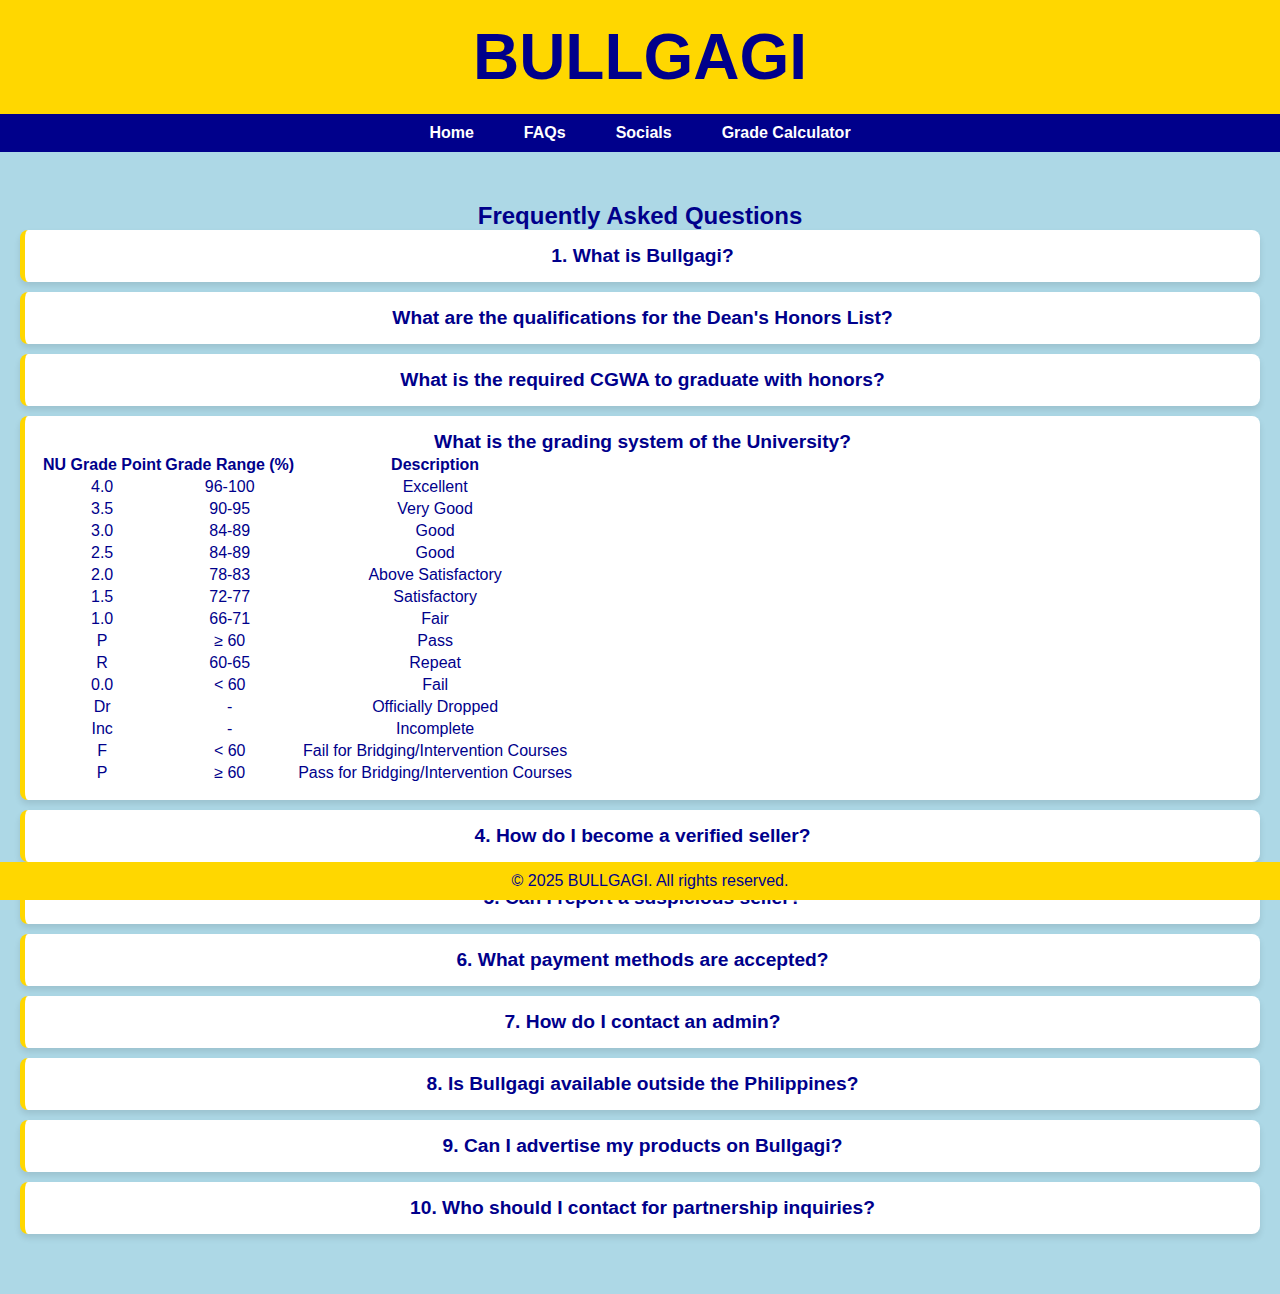
==== faqs.html @ 4c3f1727 "Update faqs.html" ====
<!DOCTYPE html>
<html lang="en">
<head>
    <meta charset="UTF-8">
    <meta name="viewport" content="width=device-width, initial-scale=1.0">
    <title>FAQs - BULLGAGI</title>
    <link rel="stylesheet" href="styles.css">
    <style>
    

        .faq-item {
            background-color: var(--white);
            padding: 15px;
            margin-bottom: 10px;
            border-left: 5px solid var(--gold);
            border-radius: 8px;
            box-shadow: 0px 4px 6px rgba(0, 0, 0, 0.1);
        }

        .faq-question {
            font-weight: bold;
            cursor: pointer;
            font-size: 1.2rem;
        }

        .faq-answer {
            display: none;
            padding-top: 10px;
            font-size: 1rem;
        }

        .faq-item.active .faq-answer {
            display: block;
        }

       
        
    </style>
</head>
<body>
    <header>
        <h1>BULLGAGI</h1>
    </header>

    <nav>
        <ul>
            <li><a href="index.html">Home</a></li>
            <li><a href="faqs.html">FAQs</a></li>
            <li><a href="socials.html">Socials</a></li>
            <li><a href="grade-calculator.html">Grade Calculator</a></li>
        </ul>
    </nav>

    <main>
        <h2>Frequently Asked Questions</h2>
        <div class="faq-container">
            <div class="faq-item">
                <p class="faq-question">1. What is Bullgagi?</p>
                <p class="faq-answer">Bullgagi is a platform that connects sellers and buyers in a trusted online community.</p>
            </div>
<div class="faq-item">
    <p class="faq-question">What are the qualifications for the Dean's Honors List?</p>
    <p class="faq-answer">
        The Registrar's Office releases the official list of honor students every term. Qualified students receive a Certificate of Recognition. To qualify, a student must:  
        <br><br>
        - Attain a **Term GWA of at least 3.25**:  
          - **Dean's First Honors List**: GWA **3.50 or higher**  
          - **Dean's Second Honors List**: GWA **3.25 to 3.49**  
        <br>
        - Carry a **minimum of 12 academic units**, unless the program flowchart specifies otherwise. If the regular load falls below 12 units, the Registrar's Office must validate the GWA.  
        - **No final grade below 2.5** in any course.  
        - **No failing grade (F, R, or 0.00)** in any course.  
        - **No officially dropped (Dr) courses**.  
        - **No incomplete (Inc) grades** at the time of the award.  
        - Must not have been found guilty of **cheating or academic dishonesty** as per the Student Handbook.  
    </p>
</div>
            
 <div class="faq-item">
    <p class="faq-question">What is the required CGWA to graduate with honors?</p>
    <p class="faq-answer">
        The University awards three (3) types of Academic or Latin Honors to qualified students who have completed their bachelor's degree. Each award type is based on the **Cumulative General Weighted Average (CGWA)** of all course grades in the curriculum, except those in all Physical Education and National Service Training Program courses.  
        <br><br>
        Effective **AY 2023-2024**, final grades in the four (4) **Physical Activity Towards Health and Fitness (PATHFit)** courses, with the course codes **MCFIT01X to MCFIT04X**, are included in the CGWA computation.  
        <br><br>
        **The awards and their corresponding CGWA ranges are as follows:**  
        - **Summa Cum Laude** – CGWA **3.75 or higher**  
          - Awarded to students who graduate with the highest distinction for achieving the highest possible grades in their degree.  
        - **Magna Cum Laude** – CGWA **3.50 - 3.74**  
          - Awarded to students who graduate with great distinction, representing the middle tier of honors.  
        - **Cum Laude** – CGWA **3.25 - 3.49**  
          - The lowest level of academic honors awarded to students who graduate with distinction.  
        <br>
        The following guidelines apply to students who enrolled in **AY 2023-2024 onwards (student number from 2023)**. For students enrolled in **AY 2022 or earlier**, the policies in effect when they entered will be applied.  
        <br><br>
        **To qualify for academic honors, a student must:**  
        1) Have a **CGWA of at least 3.25**.  
        2) Have **no Fail (0.0), Repeat (R), Fail for Bridging/Intervention Courses (F), or Officially Dropped (Dr) grades** in any course taken at the University.  
        3) Complete the program **within the prescribed curriculum length**.  
        4) Complete **100% of courses in the curriculum at any National University campus**.  
        5) Have **no record of disciplinary action for committing a major offense** as determined by the Student Discipline Office.  
        <br>
        **For transfer or second-degree students** who choose to take all courses in the curriculum and forego crediting of courses from a previous school or earned degree, the above provisions shall apply.  
    </p>
            </div>

<div class="faq-item">
    <p class="faq-question">What is the grading system of the University?</p>
    <p class="faq-answer">
        The University adopts a grade point system with the following grade points, descriptions, and equivalences:  
        <br><br>
        <table>
            <tr>
                <th>NU Grade Point</th>
                <th>Grade Range (%)</th>
                <th>Description</th>
            </tr>
            <tr>
                <td>4.0</td>
                <td>96-100</td>
                <td>Excellent</td>
            </tr>
            <tr>
                <td>3.5</td>
                <td>90-95</td>
                <td>Very Good</td>
            </tr>
            <tr>
                <td>3.0</td>
                <td>84-89</td>
                <td>Good</td>
            </tr>
            <tr>
                <td>2.5</td>
                <td>84-89</td>
                <td>Good</td>
            </tr>
            <tr>
                <td>2.0</td>
                <td>78-83</td>
                <td>Above Satisfactory</td>
            </tr>
            <tr>
                <td>1.5</td>
                <td>72-77</td>
                <td>Satisfactory</td>
            </tr>
            <tr>
                <td>1.0</td>
                <td>66-71</td>
                <td>Fair</td>
            </tr>
            <tr>
                <td>P</td>
                <td>≥ 60</td>
                <td>Pass</td>
            </tr>
            <tr>
                <td>R</td>
                <td>60-65</td>
                <td>Repeat</td>
            </tr>
            <tr>
                <td>0.0</td>
                <td>&lt; 60</td>
                <td>Fail</td>
            </tr>
            <tr>
                <td>Dr</td>
                <td>-</td>
                <td>Officially Dropped</td>
            </tr>
            <tr>
                <td>Inc</td>
                <td>-</td>
                <td>Incomplete</td>
            </tr>
            <tr>
                <td>F</td>
                <td>&lt; 60</td>
                <td>Fail for Bridging/Intervention Courses</td>
            </tr>
            <tr>
                <td>P</td>
                <td>≥ 60</td>
                <td>Pass for Bridging/Intervention Courses</td>
            </tr>
        </table>
    </p>
</div>




           
            <div class="faq-item">
                <p class="faq-question">4. How do I become a verified seller?</p>
                <p class="faq-answer">To become a verified seller, you must meet our requirements and undergo verification.</p>
            </div>
            <div class="faq-item">
                <p class="faq-question">5. Can I report a suspicious seller?</p>
                <p class="faq-answer">Yes, you can report any suspicious activity through our Facebook page or by contacting an admin.</p>
            </div>
            <div class="faq-item">
                <p class="faq-question">6. What payment methods are accepted?</p>
                <p class="faq-answer">Accepted payment methods vary by seller, but commonly include GCash, bank transfer, and COD.</p>
            </div>
            <div class="faq-item">
                <p class="faq-question">7. How do I contact an admin?</p>
                <p class="faq-answer">You can contact an admin through our Socials page, where links to their profiles are available.</p>
            </div>
            <div class="faq-item">
                <p class="faq-question">8. Is Bullgagi available outside the Philippines?</p>
                <p class="faq-answer">Currently, Bullgagi primarily serves users in the Philippines.</p>
            </div>
            <div class="faq-item">
                <p class="faq-question">9. Can I advertise my products on Bullgagi?</p>
                <p class="faq-answer">Yes, you can post products as long as they follow our community guidelines.</p>
            </div>
            <div class="faq-item">
                <p class="faq-question">10. Who should I contact for partnership inquiries?</p>
                <p class="faq-answer">For partnerships, please message an admin or reach out through our official contact channels.</p>
            </div>
        </div>
    </main>

    <footer>
        <p>&copy; 2025 BULLGAGI. All rights reserved.</p>
    </footer>

    <script>
        document.querySelectorAll('.faq-question').forEach(question => {
            question.addEventListener('click', () => {
                const faqItem = question.parentElement;
                faqItem.classList.toggle('active');
            });
        });
    </script>
</body>
</html>
---- styles.css ----
/* Color Palette */
:root {
    --dark-blue: #00008B;
    --light-blue: #ADD8E6;
    --gold: #FFD700;
    --white: #FFFFFF;
}

/* Reset styles */
body, h1, h2, p, ul {
    margin: 0;
    padding: 0;
}

body {
    font-family: Arial, sans-serif;
    background-color: var(--light-blue); /* Lighter blue background */
    color: var(--dark-blue);
    text-align: center;
}

/* Header */
header {
    background-color: var(--gold);
    color: var(--dark-blue);
    padding: 20px;
    font-size: 2rem;
}

/* Navigation Bar */
nav {
    background-color: var(--dark-blue); /* Dark blue nav bar */
    padding: 10px;
}

nav ul {
    list-style: none;
    display: flex;
    justify-content: center;
    gap: 20px;
}

nav a {
    text-decoration: none;
    color: var(--white);
    font-weight: bold;
    padding: 10px 15px;
}

nav a:hover {
    background-color: var(--gold);
    color: var(--dark-blue);
    border-radius: 5px;
}

/* Main Content */
main {
    padding: 50px 20px;
}

/* Footer */
footer {
    background-color: var(--gold);
    color: var(--dark-blue);
    padding: 10px;
    position: fixed;
    bottom: 0;
    width: 100%;
}
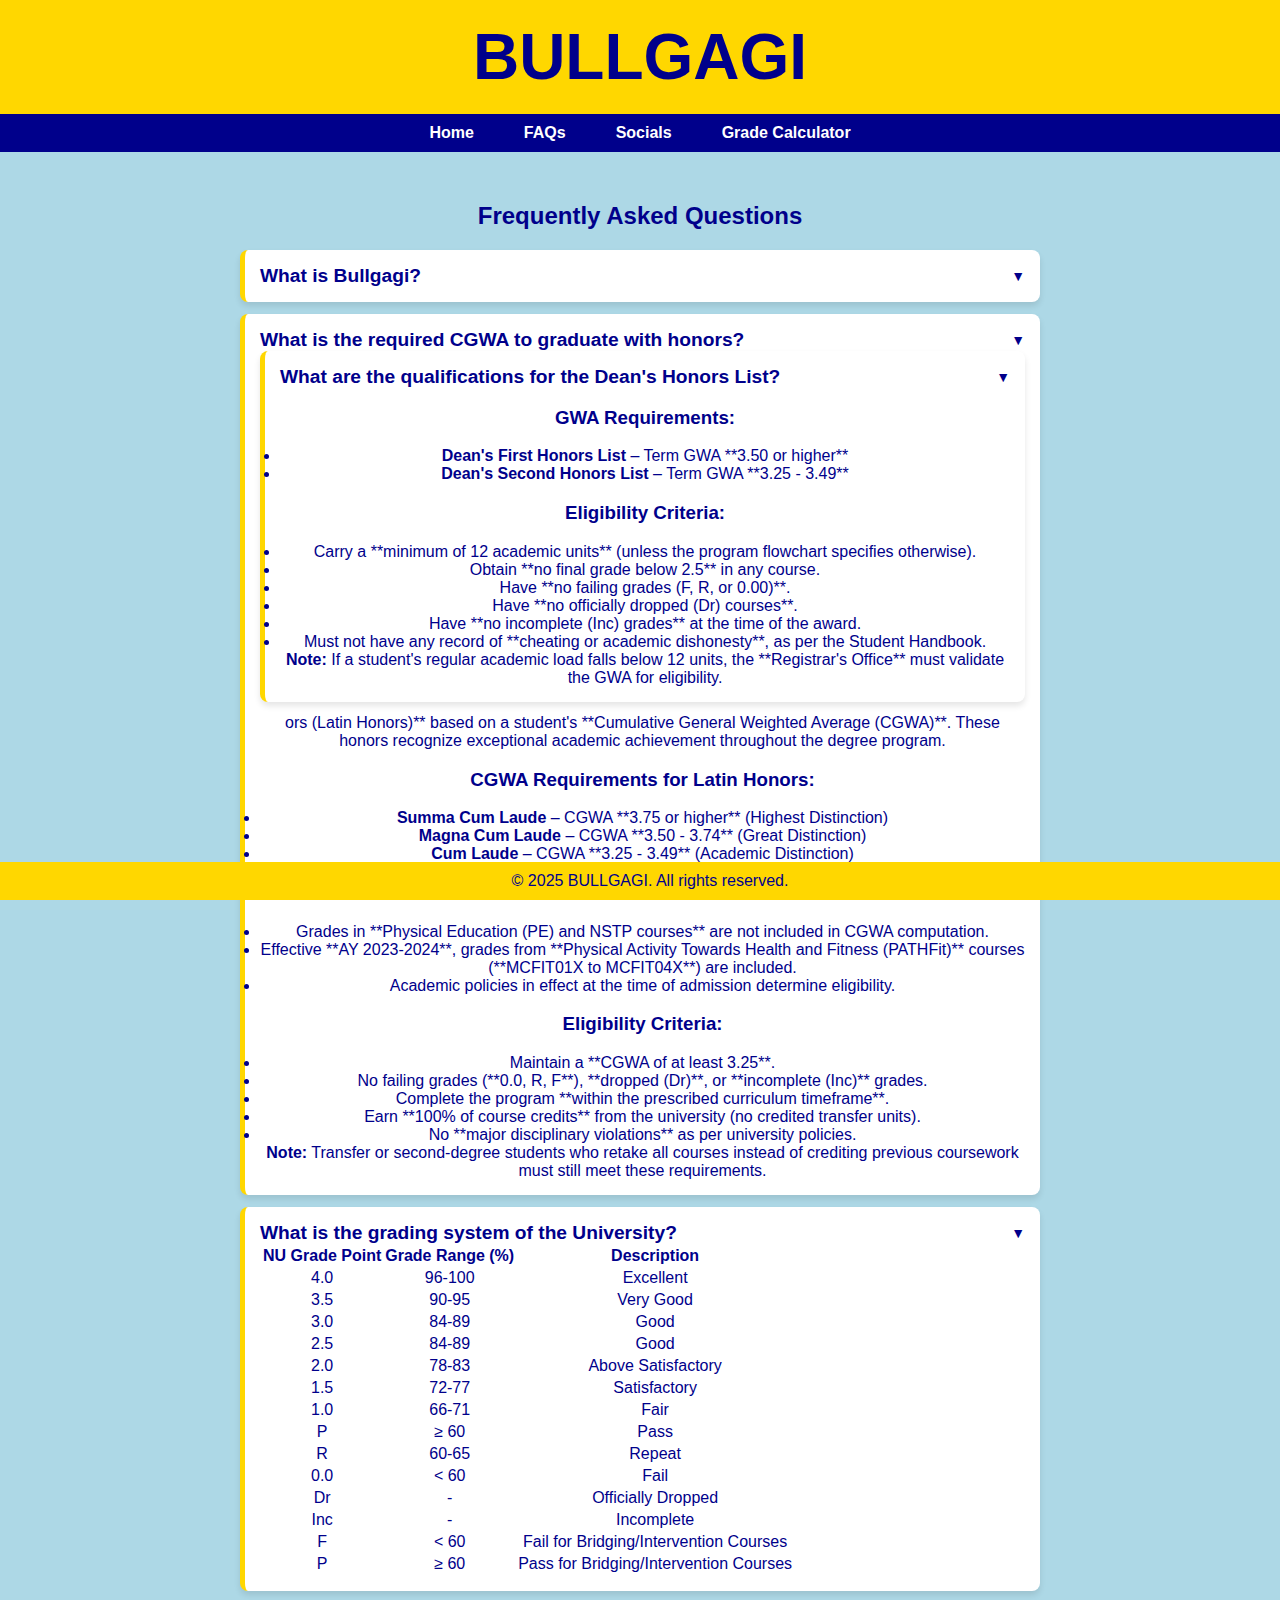
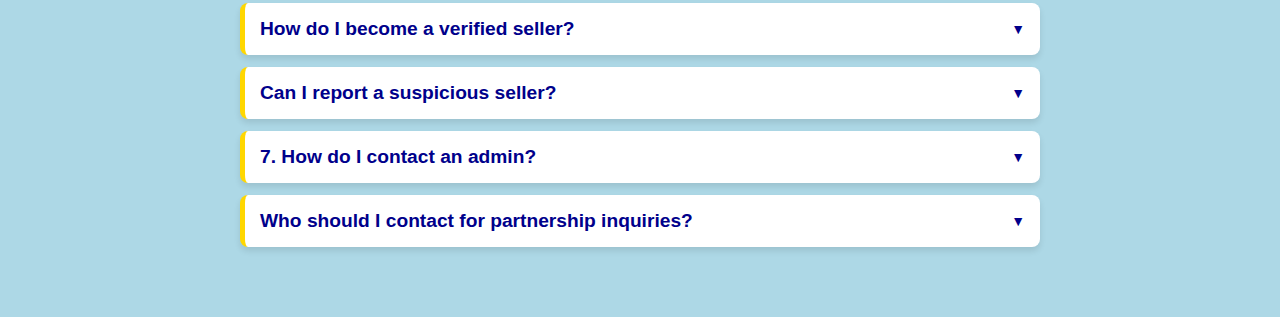
==== commit c45ca00f: "Update faqs.html" ====
--- a/faqs.html
+++ b/faqs.html
@@ -7,32 +7,96 @@
     <link rel="stylesheet" href="styles.css">
     <style>
     
-
-        .faq-item {
-            background-color: var(--white);
-            padding: 15px;
-            margin-bottom: 10px;
-            border-left: 5px solid var(--gold);
-            border-radius: 8px;
-            box-shadow: 0px 4px 6px rgba(0, 0, 0, 0.1);
-        }
-
-        .faq-question {
-            font-weight: bold;
-            cursor: pointer;
-            font-size: 1.2rem;
-        }
-
-        .faq-answer {
-            display: none;
-            padding-top: 10px;
-            font-size: 1rem;
-        }
-
-        .faq-item.active .faq-answer {
-            display: block;
-        }
-
+:root {
+    --dark-blue: #00008B;
+    --light-blue: #ADD8E6;
+    --gold: #FFD700;
+    --white: #ffffff;
+    --shadow: rgba(0, 0, 0, 0.1);
+}
+
+/* FAQ Container */
+.faq-container {
+    max-width: 800px;
+    margin: 20px auto;
+}
+
+/* FAQ Items */
+.faq-item {
+    background-color: var(--white);
+    padding: 15px;
+    margin-bottom: 12px;
+    border-left: 5px solid var(--gold);
+    border-radius: 8px;
+    box-shadow: 0px 4px 6px var(--shadow);
+    transition: 0.3s ease-in-out;
+}
+
+/* Question Styling */
+.faq-question {
+    font-weight: bold;
+    cursor: pointer;
+    font-size: 1.2rem;
+    display: flex;
+    justify-content: space-between;
+    align-items: center;
+}
+
+.faq-question::after {
+    content: "▼";
+    font-size: 14px;
+    color: var(--dark-blue);
+    transition: transform 0.3s ease-in-out;
+}
+
+/* Rotate Arrow When Open */
+.faq-item.active .faq-question::after {
+    transform: rotate(180deg);
+}
+
+/* Answer Styling */
+.faq-answer {
+    display: none;
+    padding-top: 10px;
+    font-size: 1rem;
+    line-height: 1.6;
+    color: #333;
+}
+
+/* Open Answer */
+.faq-item.active .faq-answer {
+    display: block;
+}
+
+/* Improved Table Styling */
+.styled-table {
+    width: 100%;
+    border-collapse: collapse;
+    margin: 20px 0;
+    font-size: 16px;
+    text-align: left;
+    background: var(--white);
+    border: 1px solid var(--dark-blue);
+}
+
+.styled-table th, .styled-table td {
+    padding: 10px;
+    border: 1px solid var(--dark-blue);
+}
+
+.styled-table thead {
+    background-color: var(--gold);
+    color: black;
+    font-weight: bold;
+}
+
+.styled-table tbody tr:nth-child(even) {
+    background-color: #f2f2f2;
+}
+
+.styled-table tbody tr:hover {
+    background-color: var(--light-blue);
+}
        
         
     </style>
@@ -55,54 +119,66 @@
         <h2>Frequently Asked Questions</h2>
         <div class="faq-container">
             <div class="faq-item">
-                <p class="faq-question">1. What is Bullgagi?</p>
+                <p class="faq-question"> What is Bullgagi?</p>
                 <p class="faq-answer">Bullgagi is a platform that connects sellers and buyers in a trusted online community.</p>
             </div>
-<div class="faq-item">
-    <p class="faq-question">What are the qualifications for the Dean's Honors List?</p>
-    <p class="faq-answer">
-        The Registrar's Office releases the official list of honor students every term. Qualified students receive a Certificate of Recognition. To qualify, a student must:  
-        <br><br>
-        - Attain a **Term GWA of at least 3.25**:  
-          - **Dean's First Honors List**: GWA **3.50 or higher**  
-          - **Dean's Second Honors List**: GWA **3.25 to 3.49**  
-        <br>
-        - Carry a **minimum of 12 academic units**, unless the program flowchart specifies otherwise. If the regular load falls below 12 units, the Registrar's Office must validate the GWA.  
-        - **No final grade below 2.5** in any course.  
-        - **No failing grade (F, R, or 0.00)** in any course.  
-        - **No officially dropped (Dr) courses**.  
-        - **No incomplete (Inc) grades** at the time of the award.  
-        - Must not have been found guilty of **cheating or academic dishonesty** as per the Student Handbook.  
-    </p>
-</div>
+            
+
             
  <div class="faq-item">
     <p class="faq-question">What is the required CGWA to graduate with honors?</p>
     <p class="faq-answer">
-        The University awards three (3) types of Academic or Latin Honors to qualified students who have completed their bachelor's degree. Each award type is based on the **Cumulative General Weighted Average (CGWA)** of all course grades in the curriculum, except those in all Physical Education and National Service Training Program courses.  
-        <br><br>
-        Effective **AY 2023-2024**, final grades in the four (4) **Physical Activity Towards Health and Fitness (PATHFit)** courses, with the course codes **MCFIT01X to MCFIT04X**, are included in the CGWA computation.  
-        <br><br>
-        **The awards and their corresponding CGWA ranges are as follows:**  
-        - **Summa Cum Laude** – CGWA **3.75 or higher**  
-          - Awarded to students who graduate with the highest distinction for achieving the highest possible grades in their degree.  
-        - **Magna Cum Laude** – CGWA **3.50 - 3.74**  
-          - Awarded to students who graduate with great distinction, representing the middle tier of honors.  
-        - **Cum Laude** – CGWA **3.25 - 3.49**  
-          - The lowest level of academic honors awarded to students who graduate with distinction.  
-        <br>
-        The following guidelines apply to students who enrolled in **AY 2023-2024 onwards (student number from 2023)**. For students enrolled in **AY 2022 or earlier**, the policies in effect when they entered will be applied.  
-        <br><br>
-        **To qualify for academic honors, a student must:**  
-        1) Have a **CGWA of at least 3.25**.  
-        2) Have **no Fail (0.0), Repeat (R), Fail for Bridging/Intervention Courses (F), or Officially Dropped (Dr) grades** in any course taken at the University.  
-        3) Complete the program **within the prescribed curriculum length**.  
-        4) Complete **100% of courses in the curriculum at any National University campus**.  
-        5) Have **no record of disciplinary action for committing a major offense** as determined by the Student Discipline Office.  
-        <br>
-        **For transfer or second-degree students** who choose to take all courses in the curriculum and forego crediting of courses from a previous school or earned degree, the above provisions shall apply.  
+        The University awards **Academic Hon<div class="faq-item">
+    <p class="faq-question">What are the qualifications for the Dean's Honors List?</p>
+    <p class="faq-answer">
+        The **Registrar's Office** releases the official list of honor students every term. Qualified students receive a **Certificate of Recognition**.  
     </p>
-            </div>
+
+    <h3>GWA Requirements:</h3>
+    <ul>
+        <li><strong>Dean's First Honors List</strong> – Term GWA **3.50 or higher**</li>
+        <li><strong>Dean's Second Honors List</strong> – Term GWA **3.25 - 3.49**</li>
+    </ul>
+
+    <h3>Eligibility Criteria:</h3>
+    <ul>
+        <li>Carry a **minimum of 12 academic units** (unless the program flowchart specifies otherwise).</li>
+        <li>Obtain **no final grade below 2.5** in any course.</li>
+        <li>Have **no failing grades (F, R, or 0.00)**.</li>
+        <li>Have **no officially dropped (Dr) courses**.</li>
+        <li>Have **no incomplete (Inc) grades** at the time of the award.</li>
+        <li>Must not have any record of **cheating or academic dishonesty**, as per the Student Handbook.</li>
+    </ul>
+
+    <p><strong>Note:</strong> If a student's regular academic load falls below 12 units, the **Registrar's Office** must validate the GWA for eligibility.</p>
+        </div>ors (Latin Honors)** based on a student's **Cumulative General Weighted Average (CGWA)**. These honors recognize exceptional academic achievement throughout the degree program.  
+    </p>
+
+    <h3>CGWA Requirements for Latin Honors:</h3>
+    <ul>
+        <li><strong>Summa Cum Laude</strong> – CGWA **3.75 or higher** (Highest Distinction)</li>
+        <li><strong>Magna Cum Laude</strong> – CGWA **3.50 - 3.74** (Great Distinction)</li>
+        <li><strong>Cum Laude</strong> – CGWA **3.25 - 3.49** (Academic Distinction)</li>
+    </ul>
+
+    <h3>General Guidelines:</h3>
+    <ul>
+        <li>Grades in **Physical Education (PE) and NSTP courses** are not included in CGWA computation.</li>
+        <li>Effective **AY 2023-2024**, grades from **Physical Activity Towards Health and Fitness (PATHFit)** courses (**MCFIT01X to MCFIT04X**) are included.</li>
+        <li>Academic policies in effect at the time of admission determine eligibility.</li>
+    </ul>
+
+    <h3>Eligibility Criteria:</h3>
+    <ul>
+        <li>Maintain a **CGWA of at least 3.25**.</li>
+        <li>No failing grades (**0.0, R, F**), **dropped (Dr)**, or **incomplete (Inc)** grades.</li>
+        <li>Complete the program **within the prescribed curriculum timeframe**.</li>
+        <li>Earn **100% of course credits** from the university (no credited transfer units).</li>
+        <li>No **major disciplinary violations** as per university policies.</li>
+    </ul>
+
+    <p><strong>Note:</strong> Transfer or second-degree students who retake all courses instead of crediting previous coursework must still meet these requirements.</p>
+ </div>
 
 <div class="faq-item">
     <p class="faq-question">What is the grading system of the University?</p>
@@ -194,31 +270,21 @@
 
            
             <div class="faq-item">
-                <p class="faq-question">4. How do I become a verified seller?</p>
-                <p class="faq-answer">To become a verified seller, you must meet our requirements and undergo verification.</p>
-            </div>
-            <div class="faq-item">
-                <p class="faq-question">5. Can I report a suspicious seller?</p>
+                <p class="faq-question">How do I become a verified seller?</p>
+                <p class="faq-answer">You need to answer the form provided by the admins to be a verified seller and have a pre approved role.</p>
+            </div>
+            <div class="faq-item">
+                <p class="faq-question">Can I report a suspicious seller?</p>
                 <p class="faq-answer">Yes, you can report any suspicious activity through our Facebook page or by contacting an admin.</p>
             </div>
-            <div class="faq-item">
-                <p class="faq-question">6. What payment methods are accepted?</p>
-                <p class="faq-answer">Accepted payment methods vary by seller, but commonly include GCash, bank transfer, and COD.</p>
-            </div>
+            
             <div class="faq-item">
                 <p class="faq-question">7. How do I contact an admin?</p>
                 <p class="faq-answer">You can contact an admin through our Socials page, where links to their profiles are available.</p>
             </div>
-            <div class="faq-item">
-                <p class="faq-question">8. Is Bullgagi available outside the Philippines?</p>
-                <p class="faq-answer">Currently, Bullgagi primarily serves users in the Philippines.</p>
-            </div>
-            <div class="faq-item">
-                <p class="faq-question">9. Can I advertise my products on Bullgagi?</p>
-                <p class="faq-answer">Yes, you can post products as long as they follow our community guidelines.</p>
-            </div>
-            <div class="faq-item">
-                <p class="faq-question">10. Who should I contact for partnership inquiries?</p>
+            
+            <div class="faq-item">
+                <p class="faq-question">Who should I contact for partnership inquiries?</p>
                 <p class="faq-answer">For partnerships, please message an admin or reach out through our official contact channels.</p>
             </div>
         </div>
@@ -230,11 +296,11 @@
 
     <script>
         document.querySelectorAll('.faq-question').forEach(question => {
-            question.addEventListener('click', () => {
-                const faqItem = question.parentElement;
-                faqItem.classList.toggle('active');
-            });
-        });
+    question.addEventListener('click', () => {
+        const faqItem = question.parentElement;
+        faqItem.classList.toggle('active');
+    });
+});
     </script>
 </body>
 </html>
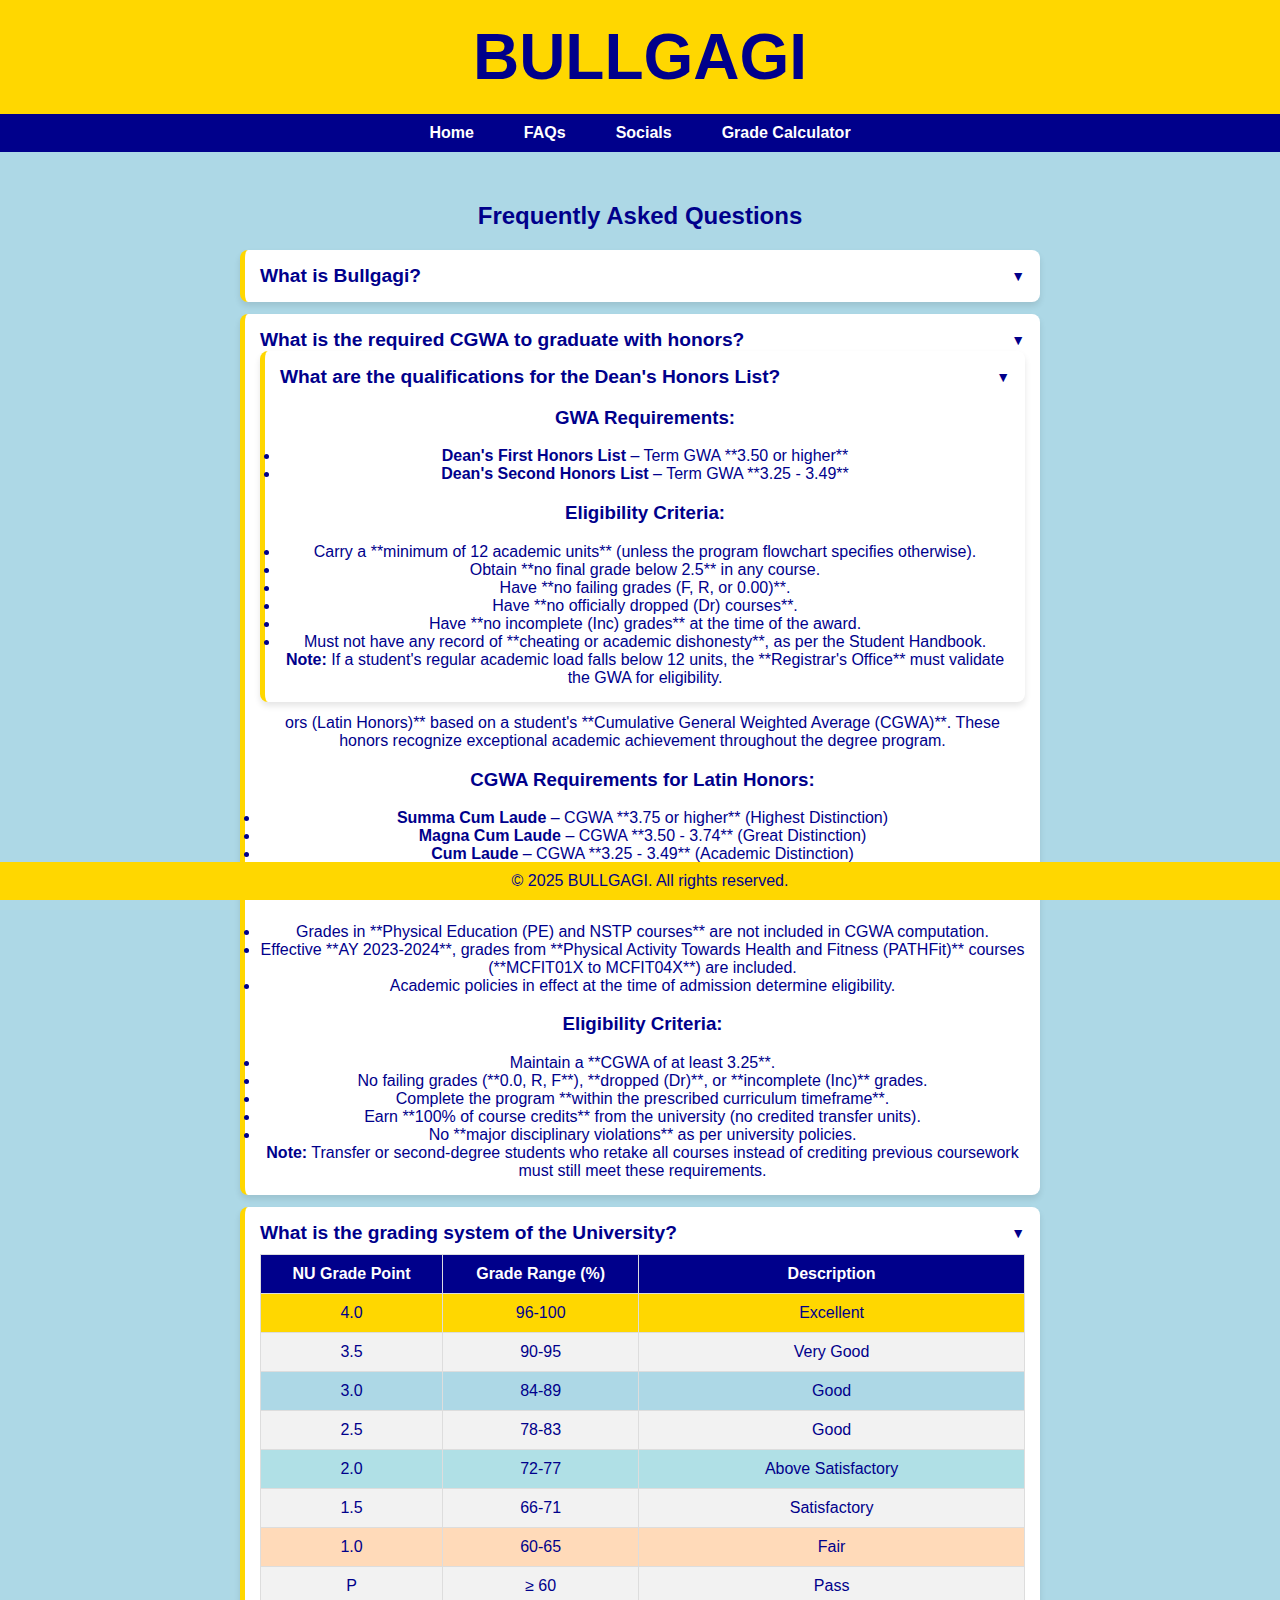
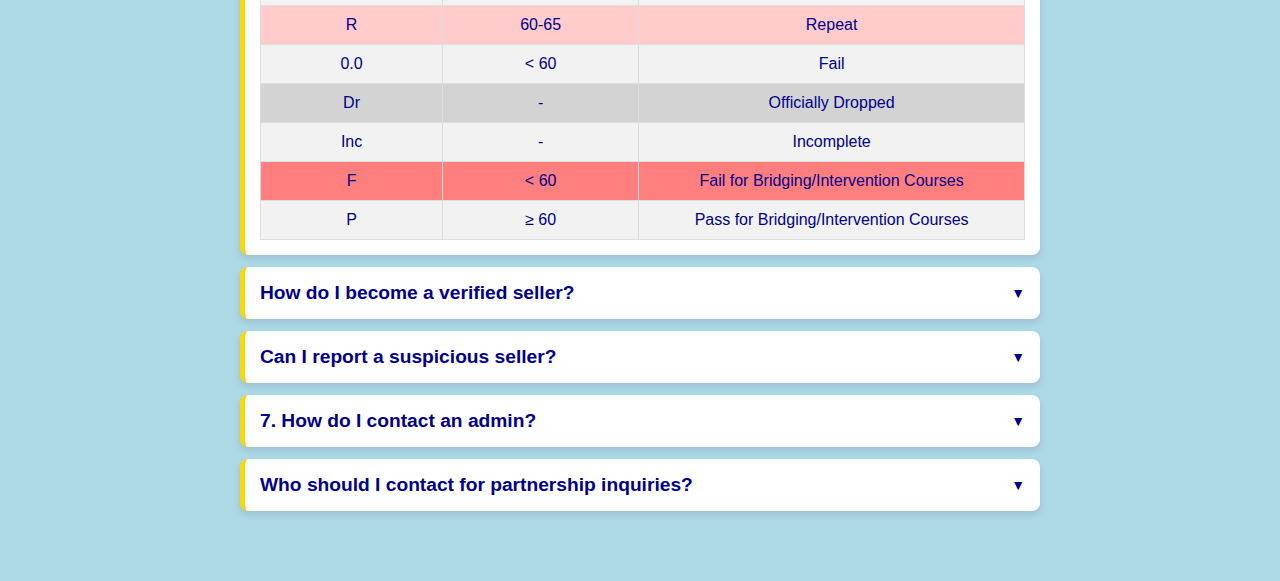
==== commit 865f923a: "Update faqs.html" ====
--- a/faqs.html
+++ b/faqs.html
@@ -97,7 +97,40 @@
 .styled-table tbody tr:hover {
     background-color: var(--light-blue);
 }
-       
+           .grading-table {
+        width: 100%;
+        border-collapse: collapse;
+        margin-top: 10px;
+    }
+
+    .grading-table th, .grading-table td {
+        border: 1px solid #ddd;
+        padding: 10px;
+        text-align: center;
+    }
+
+    .grading-table th {
+        background-color: #00008B;
+        color: white;
+        font-weight: bold;
+    }
+
+    .grading-table tr:nth-child(even) {
+        background-color: #f2f2f2;
+    }
+
+    /* Row colors */
+    .excellent { background-color: #FFD700; }  /* Gold */
+    .very-good { background-color: #ffeb99; }  /* Light Gold */
+    .good { background-color: #add8e6; }  /* Light Blue */
+    .above-satisfactory { background-color: #b0e0e6; }  /* Powder Blue */
+    .satisfactory { background-color: #d3f8e2; }  /* Light Green */
+    .fair { background-color: #ffdab9; }  /* Peach */
+    .pass { background-color: #98fb98; }  /* Pale Green */
+    .repeat { background-color: #ffcccb; }  /* Light Red */
+    .fail, .fail-bridging { background-color: #ff7f7f; }  /* Red */
+    .dropped, .incomplete { background-color: #d3d3d3; }  /* Gray */
+    .pass-bridging { background-color: #c3e6cb; }  /* Soft Green */
         
     </style>
 </head>
@@ -179,96 +212,95 @@
 
     <p><strong>Note:</strong> Transfer or second-degree students who retake all courses instead of crediting previous coursework must still meet these requirements.</p>
  </div>
-
-<div class="faq-item">
+  <div class="faq-item">
     <p class="faq-question">What is the grading system of the University?</p>
     <p class="faq-answer">
-        The University adopts a grade point system with the following grade points, descriptions, and equivalences:  
-        <br><br>
-        <table>
+        The University follows a grade point system with the corresponding grade ranges, descriptions, and equivalences:  
+    </p>
+
+    <table class="grading-table">
+        <thead>
             <tr>
                 <th>NU Grade Point</th>
                 <th>Grade Range (%)</th>
                 <th>Description</th>
             </tr>
-            <tr>
+        </thead>
+        <tbody>
+            <tr class="excellent">
                 <td>4.0</td>
                 <td>96-100</td>
                 <td>Excellent</td>
             </tr>
-            <tr>
+            <tr class="very-good">
                 <td>3.5</td>
                 <td>90-95</td>
                 <td>Very Good</td>
             </tr>
-            <tr>
+            <tr class="good">
                 <td>3.0</td>
                 <td>84-89</td>
                 <td>Good</td>
             </tr>
-            <tr>
+            <tr class="good">
                 <td>2.5</td>
-                <td>84-89</td>
+                <td>78-83</td>
                 <td>Good</td>
             </tr>
-            <tr>
+            <tr class="above-satisfactory">
                 <td>2.0</td>
-                <td>78-83</td>
+                <td>72-77</td>
                 <td>Above Satisfactory</td>
             </tr>
-            <tr>
+            <tr class="satisfactory">
                 <td>1.5</td>
-                <td>72-77</td>
+                <td>66-71</td>
                 <td>Satisfactory</td>
             </tr>
-            <tr>
+            <tr class="fair">
                 <td>1.0</td>
-                <td>66-71</td>
+                <td>60-65</td>
                 <td>Fair</td>
             </tr>
-            <tr>
+            <tr class="pass">
                 <td>P</td>
                 <td>≥ 60</td>
                 <td>Pass</td>
             </tr>
-            <tr>
+            <tr class="repeat">
                 <td>R</td>
                 <td>60-65</td>
                 <td>Repeat</td>
             </tr>
-            <tr>
+            <tr class="fail">
                 <td>0.0</td>
                 <td>&lt; 60</td>
                 <td>Fail</td>
             </tr>
-            <tr>
+            <tr class="dropped">
                 <td>Dr</td>
                 <td>-</td>
                 <td>Officially Dropped</td>
             </tr>
-            <tr>
+            <tr class="incomplete">
                 <td>Inc</td>
                 <td>-</td>
                 <td>Incomplete</td>
             </tr>
-            <tr>
+            <tr class="fail-bridging">
                 <td>F</td>
                 <td>&lt; 60</td>
                 <td>Fail for Bridging/Intervention Courses</td>
             </tr>
-            <tr>
+            <tr class="pass-bridging">
                 <td>P</td>
                 <td>≥ 60</td>
                 <td>Pass for Bridging/Intervention Courses</td>
             </tr>
-        </table>
-    </p>
+        </tbody>
+    </table>
 </div>
 
-
-
-
-           
             <div class="faq-item">
                 <p class="faq-question">How do I become a verified seller?</p>
                 <p class="faq-answer">You need to answer the form provided by the admins to be a verified seller and have a pre approved role.</p>
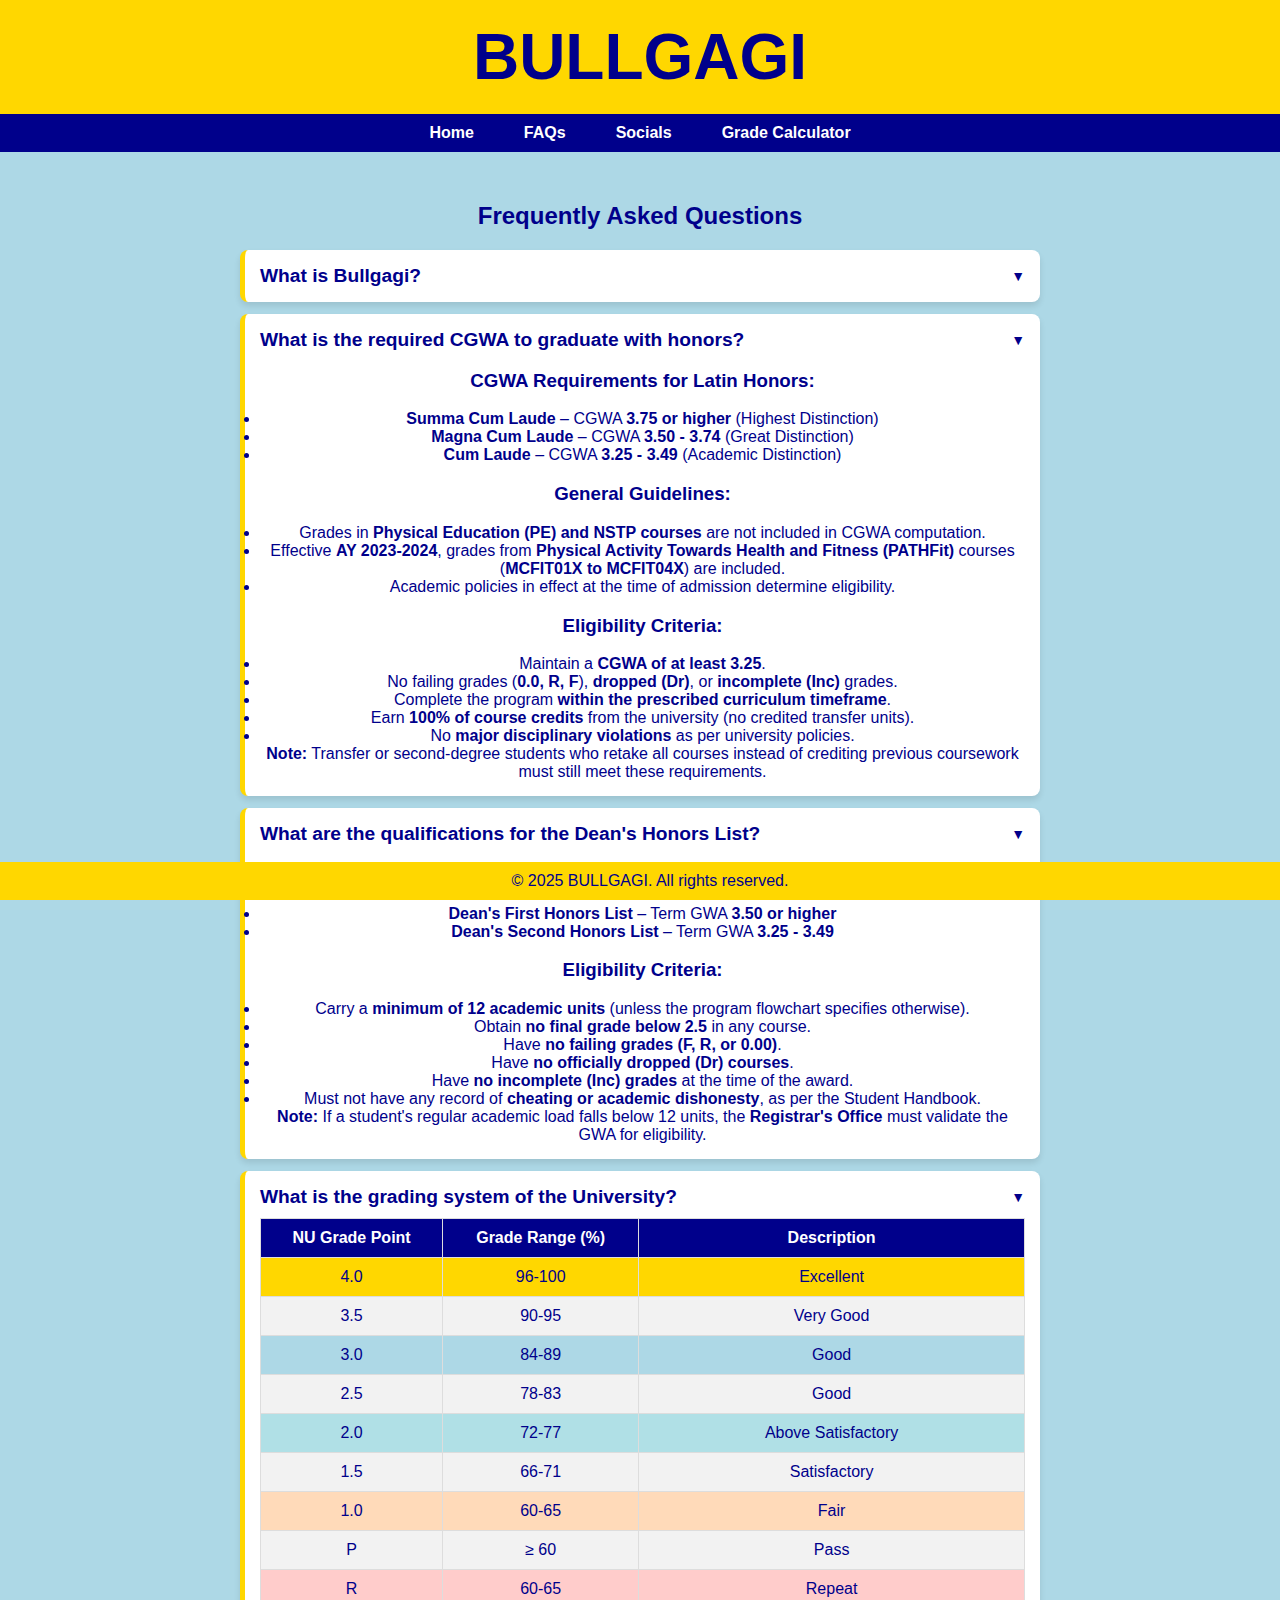
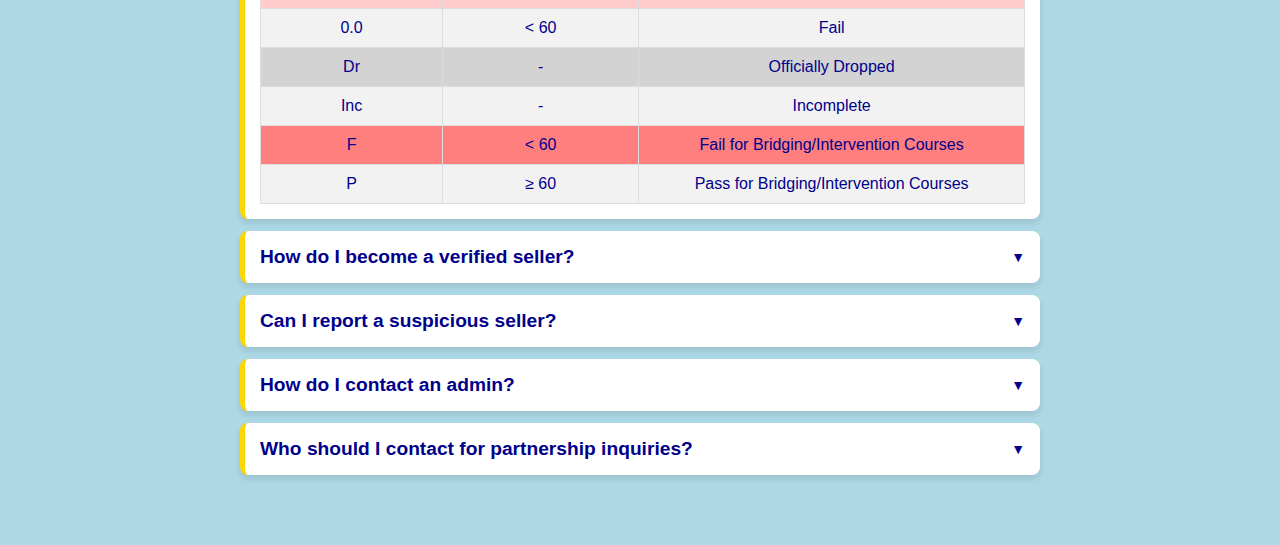
==== commit 35cba50a: "Update faqs.html" ====
--- a/faqs.html
+++ b/faqs.html
@@ -147,179 +147,180 @@
             <li><a href="grade-calculator.html">Grade Calculator</a></li>
         </ul>
     </nav>
-
     <main>
-        <h2>Frequently Asked Questions</h2>
-        <div class="faq-container">
-            <div class="faq-item">
-                <p class="faq-question"> What is Bullgagi?</p>
-                <p class="faq-answer">Bullgagi is a platform that connects sellers and buyers in a trusted online community.</p>
-            </div>
-            
-
-            
- <div class="faq-item">
-    <p class="faq-question">What is the required CGWA to graduate with honors?</p>
-    <p class="faq-answer">
-        The University awards **Academic Hon<div class="faq-item">
-    <p class="faq-question">What are the qualifications for the Dean's Honors List?</p>
-    <p class="faq-answer">
-        The **Registrar's Office** releases the official list of honor students every term. Qualified students receive a **Certificate of Recognition**.  
-    </p>
-
-    <h3>GWA Requirements:</h3>
-    <ul>
-        <li><strong>Dean's First Honors List</strong> – Term GWA **3.50 or higher**</li>
-        <li><strong>Dean's Second Honors List</strong> – Term GWA **3.25 - 3.49**</li>
-    </ul>
-
-    <h3>Eligibility Criteria:</h3>
-    <ul>
-        <li>Carry a **minimum of 12 academic units** (unless the program flowchart specifies otherwise).</li>
-        <li>Obtain **no final grade below 2.5** in any course.</li>
-        <li>Have **no failing grades (F, R, or 0.00)**.</li>
-        <li>Have **no officially dropped (Dr) courses**.</li>
-        <li>Have **no incomplete (Inc) grades** at the time of the award.</li>
-        <li>Must not have any record of **cheating or academic dishonesty**, as per the Student Handbook.</li>
-    </ul>
-
-    <p><strong>Note:</strong> If a student's regular academic load falls below 12 units, the **Registrar's Office** must validate the GWA for eligibility.</p>
-        </div>ors (Latin Honors)** based on a student's **Cumulative General Weighted Average (CGWA)**. These honors recognize exceptional academic achievement throughout the degree program.  
-    </p>
-
-    <h3>CGWA Requirements for Latin Honors:</h3>
-    <ul>
-        <li><strong>Summa Cum Laude</strong> – CGWA **3.75 or higher** (Highest Distinction)</li>
-        <li><strong>Magna Cum Laude</strong> – CGWA **3.50 - 3.74** (Great Distinction)</li>
-        <li><strong>Cum Laude</strong> – CGWA **3.25 - 3.49** (Academic Distinction)</li>
-    </ul>
-
-    <h3>General Guidelines:</h3>
-    <ul>
-        <li>Grades in **Physical Education (PE) and NSTP courses** are not included in CGWA computation.</li>
-        <li>Effective **AY 2023-2024**, grades from **Physical Activity Towards Health and Fitness (PATHFit)** courses (**MCFIT01X to MCFIT04X**) are included.</li>
-        <li>Academic policies in effect at the time of admission determine eligibility.</li>
-    </ul>
-
-    <h3>Eligibility Criteria:</h3>
-    <ul>
-        <li>Maintain a **CGWA of at least 3.25**.</li>
-        <li>No failing grades (**0.0, R, F**), **dropped (Dr)**, or **incomplete (Inc)** grades.</li>
-        <li>Complete the program **within the prescribed curriculum timeframe**.</li>
-        <li>Earn **100% of course credits** from the university (no credited transfer units).</li>
-        <li>No **major disciplinary violations** as per university policies.</li>
-    </ul>
-
-    <p><strong>Note:</strong> Transfer or second-degree students who retake all courses instead of crediting previous coursework must still meet these requirements.</p>
- </div>
-  <div class="faq-item">
-    <p class="faq-question">What is the grading system of the University?</p>
-    <p class="faq-answer">
-        The University follows a grade point system with the corresponding grade ranges, descriptions, and equivalences:  
-    </p>
-
-    <table class="grading-table">
-        <thead>
-            <tr>
-                <th>NU Grade Point</th>
-                <th>Grade Range (%)</th>
-                <th>Description</th>
-            </tr>
-        </thead>
-        <tbody>
-            <tr class="excellent">
-                <td>4.0</td>
-                <td>96-100</td>
-                <td>Excellent</td>
-            </tr>
-            <tr class="very-good">
-                <td>3.5</td>
-                <td>90-95</td>
-                <td>Very Good</td>
-            </tr>
-            <tr class="good">
-                <td>3.0</td>
-                <td>84-89</td>
-                <td>Good</td>
-            </tr>
-            <tr class="good">
-                <td>2.5</td>
-                <td>78-83</td>
-                <td>Good</td>
-            </tr>
-            <tr class="above-satisfactory">
-                <td>2.0</td>
-                <td>72-77</td>
-                <td>Above Satisfactory</td>
-            </tr>
-            <tr class="satisfactory">
-                <td>1.5</td>
-                <td>66-71</td>
-                <td>Satisfactory</td>
-            </tr>
-            <tr class="fair">
-                <td>1.0</td>
-                <td>60-65</td>
-                <td>Fair</td>
-            </tr>
-            <tr class="pass">
-                <td>P</td>
-                <td>≥ 60</td>
-                <td>Pass</td>
-            </tr>
-            <tr class="repeat">
-                <td>R</td>
-                <td>60-65</td>
-                <td>Repeat</td>
-            </tr>
-            <tr class="fail">
-                <td>0.0</td>
-                <td>&lt; 60</td>
-                <td>Fail</td>
-            </tr>
-            <tr class="dropped">
-                <td>Dr</td>
-                <td>-</td>
-                <td>Officially Dropped</td>
-            </tr>
-            <tr class="incomplete">
-                <td>Inc</td>
-                <td>-</td>
-                <td>Incomplete</td>
-            </tr>
-            <tr class="fail-bridging">
-                <td>F</td>
-                <td>&lt; 60</td>
-                <td>Fail for Bridging/Intervention Courses</td>
-            </tr>
-            <tr class="pass-bridging">
-                <td>P</td>
-                <td>≥ 60</td>
-                <td>Pass for Bridging/Intervention Courses</td>
-            </tr>
-        </tbody>
-    </table>
-</div>
-
-            <div class="faq-item">
-                <p class="faq-question">How do I become a verified seller?</p>
-                <p class="faq-answer">You need to answer the form provided by the admins to be a verified seller and have a pre approved role.</p>
-            </div>
-            <div class="faq-item">
-                <p class="faq-question">Can I report a suspicious seller?</p>
-                <p class="faq-answer">Yes, you can report any suspicious activity through our Facebook page or by contacting an admin.</p>
-            </div>
-            
-            <div class="faq-item">
-                <p class="faq-question">7. How do I contact an admin?</p>
-                <p class="faq-answer">You can contact an admin through our Socials page, where links to their profiles are available.</p>
-            </div>
-            
-            <div class="faq-item">
-                <p class="faq-question">Who should I contact for partnership inquiries?</p>
-                <p class="faq-answer">For partnerships, please message an admin or reach out through our official contact channels.</p>
-            </div>
-        </div>
+    <h2>Frequently Asked Questions</h2>
+    <div class="faq-container">
+        <div class="faq-item">
+            <p class="faq-question">What is Bullgagi?</p>
+            <p class="faq-answer">Bullgagi is a platform that connects sellers and buyers in a trusted online community.</p>
+        </div>
+
+        <div class="faq-item">
+            <p class="faq-question">What is the required CGWA to graduate with honors?</p>
+            <p class="faq-answer">
+                The University awards <strong>Academic Honors (Latin Honors)</strong> based on a student's <strong>Cumulative General Weighted Average (CGWA)</strong>. These honors recognize exceptional academic achievement throughout the degree program.
+            </p>
+
+            <h3>CGWA Requirements for Latin Honors:</h3>
+            <ul>
+                <li><strong>Summa Cum Laude</strong> – CGWA <strong>3.75 or higher</strong> (Highest Distinction)</li>
+                <li><strong>Magna Cum Laude</strong> – CGWA <strong>3.50 - 3.74</strong> (Great Distinction)</li>
+                <li><strong>Cum Laude</strong> – CGWA <strong>3.25 - 3.49</strong> (Academic Distinction)</li>
+            </ul>
+
+            <h3>General Guidelines:</h3>
+            <ul>
+                <li>Grades in <strong>Physical Education (PE) and NSTP courses</strong> are not included in CGWA computation.</li>
+                <li>Effective <strong>AY 2023-2024</strong>, grades from <strong>Physical Activity Towards Health and Fitness (PATHFit)</strong> courses (<strong>MCFIT01X to MCFIT04X</strong>) are included.</li>
+                <li>Academic policies in effect at the time of admission determine eligibility.</li>
+            </ul>
+
+            <h3>Eligibility Criteria:</h3>
+            <ul>
+                <li>Maintain a <strong>CGWA of at least 3.25</strong>.</li>
+                <li>No failing grades (<strong>0.0, R, F</strong>), <strong>dropped (Dr)</strong>, or <strong>incomplete (Inc)</strong> grades.</li>
+                <li>Complete the program <strong>within the prescribed curriculum timeframe</strong>.</li>
+                <li>Earn <strong>100% of course credits</strong> from the university (no credited transfer units).</li>
+                <li>No <strong>major disciplinary violations</strong> as per university policies.</li>
+            </ul>
+
+            <p><strong>Note:</strong> Transfer or second-degree students who retake all courses instead of crediting previous coursework must still meet these requirements.</p>
+        </div>
+
+        <div class="faq-item">
+            <p class="faq-question">What are the qualifications for the Dean's Honors List?</p>
+            <p class="faq-answer">
+                The <strong>Registrar's Office</strong> releases the official list of honor students every term. Qualified students receive a <strong>Certificate of Recognition</strong>.
+            </p>
+
+            <h3>GWA Requirements:</h3>
+            <ul>
+                <li><strong>Dean's First Honors List</strong> – Term GWA <strong>3.50 or higher</strong></li>
+                <li><strong>Dean's Second Honors List</strong> – Term GWA <strong>3.25 - 3.49</strong></li>
+            </ul>
+
+            <h3>Eligibility Criteria:</h3>
+            <ul>
+                <li>Carry a <strong>minimum of 12 academic units</strong> (unless the program flowchart specifies otherwise).</li>
+                <li>Obtain <strong>no final grade below 2.5</strong> in any course.</li>
+                <li>Have <strong>no failing grades (F, R, or 0.00)</strong>.</li>
+                <li>Have <strong>no officially dropped (Dr) courses</strong>.</li>
+                <li>Have <strong>no incomplete (Inc) grades</strong> at the time of the award.</li>
+                <li>Must not have any record of <strong>cheating or academic dishonesty</strong>, as per the Student Handbook.</li>
+            </ul>
+
+            <p><strong>Note:</strong> If a student's regular academic load falls below 12 units, the <strong>Registrar's Office</strong> must validate the GWA for eligibility.</p>
+        </div>
+
+        <div class="faq-item">
+            <p class="faq-question">What is the grading system of the University?</p>
+            <p class="faq-answer">
+                The University follows a grade point system with the corresponding grade ranges, descriptions, and equivalences:
+            </p>
+
+            <table class="grading-table">
+                <thead>
+                    <tr>
+                        <th>NU Grade Point</th>
+                        <th>Grade Range (%)</th>
+                        <th>Description</th>
+                    </tr>
+                </thead>
+                <tbody>
+                    <tr class="excellent">
+                        <td>4.0</td>
+                        <td>96-100</td>
+                        <td>Excellent</td>
+                    </tr>
+                    <tr class="very-good">
+                        <td>3.5</td>
+                        <td>90-95</td>
+                        <td>Very Good</td>
+                    </tr>
+                    <tr class="good">
+                        <td>3.0</td>
+                        <td>84-89</td>
+                        <td>Good</td>
+                    </tr>
+                    <tr class="good">
+                        <td>2.5</td>
+                        <td>78-83</td>
+                        <td>Good</td>
+                    </tr>
+                    <tr class="above-satisfactory">
+                        <td>2.0</td>
+                        <td>72-77</td>
+                        <td>Above Satisfactory</td>
+                    </tr>
+                    <tr class="satisfactory">
+                        <td>1.5</td>
+                        <td>66-71</td>
+                        <td>Satisfactory</td>
+                    </tr>
+                    <tr class="fair">
+                        <td>1.0</td>
+                        <td>60-65</td>
+                        <td>Fair</td>
+                    </tr>
+                    <tr class="pass">
+                        <td>P</td>
+                        <td>≥ 60</td>
+                        <td>Pass</td>
+                    </tr>
+                    <tr class="repeat">
+                        <td>R</td>
+                        <td>60-65</td>
+                        <td>Repeat</td>
+                    </tr>
+                    <tr class="fail">
+                        <td>0.0</td>
+                        <td>&lt; 60</td>
+                        <td>Fail</td>
+                    </tr>
+                    <tr class="dropped">
+                        <td>Dr</td>
+                        <td>-</td>
+                        <td>Officially Dropped</td>
+                    </tr>
+                    <tr class="incomplete">
+                        <td>Inc</td>
+                        <td>-</td>
+                        <td>Incomplete</td>
+                    </tr>
+                    <tr class="fail-bridging">
+                        <td>F</td>
+                        <td>&lt; 60</td>
+                        <td>Fail for Bridging/Intervention Courses</td>
+                    </tr>
+                    <tr class="pass-bridging">
+                        <td>P</td>
+                        <td>≥ 60</td>
+                        <td>Pass for Bridging/Intervention Courses</td>
+                    </tr>
+                </tbody>
+            </table>
+        </div>
+
+        <div class="faq-item">
+            <p class="faq-question">How do I become a verified seller?</p>
+            <p class="faq-answer">You need to answer the form provided by the admins to be a verified seller and have a pre-approved role.</p>
+        </div>
+
+        <div class="faq-item">
+            <p class="faq-question">Can I report a suspicious seller?</p>
+            <p class="faq-answer">Yes, you can report any suspicious activity through our Facebook page or by contacting an admin.</p>
+        </div>
+
+        <div class="faq-item">
+            <p class="faq-question">How do I contact an admin?</p>
+            <p class="faq-answer">You can contact an admin through our Socials page, where links to their profiles are available.</p>
+        </div>
+
+        <div class="faq-item">
+            <p class="faq-question">Who should I contact for partnership inquiries?</p>
+            <p class="faq-answer">For partnerships, please message an admin or reach out through our official contact channels.</p>
+        </div>
+    </div>
     </main>
 
     <footer>
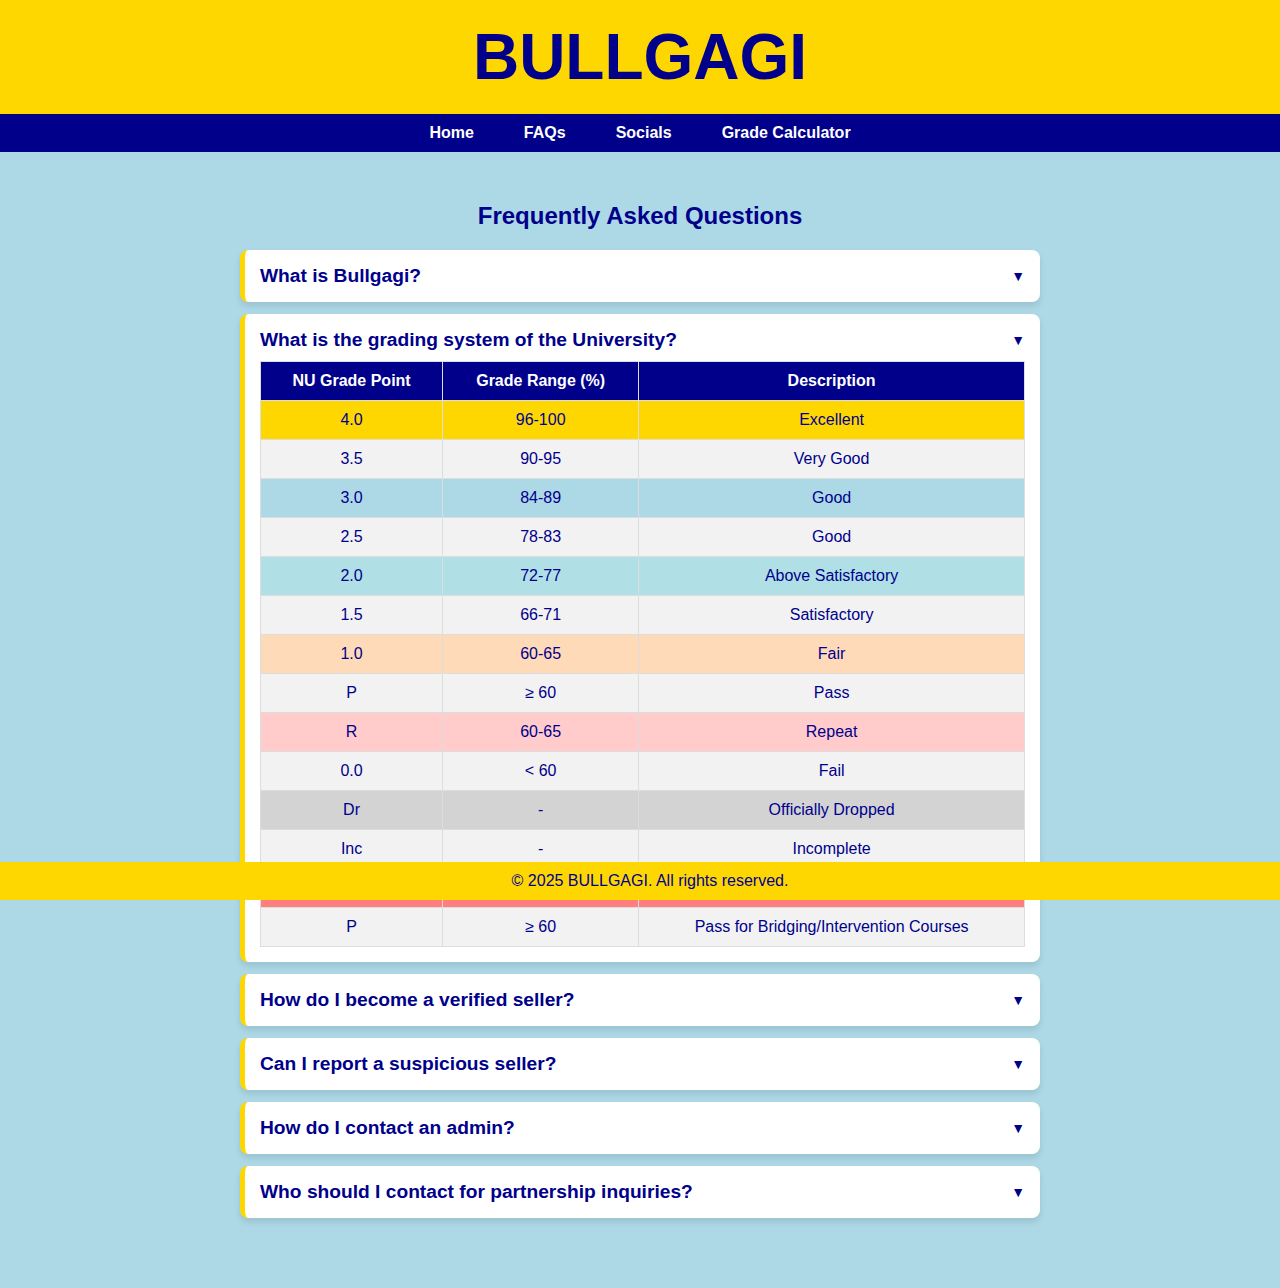
==== commit 7fc09179: "Update faqs.html" ====
--- a/faqs.html
+++ b/faqs.html
@@ -150,66 +150,10 @@
     <main>
     <h2>Frequently Asked Questions</h2>
     <div class="faq-container">
+        
         <div class="faq-item">
             <p class="faq-question">What is Bullgagi?</p>
             <p class="faq-answer">Bullgagi is a platform that connects sellers and buyers in a trusted online community.</p>
-        </div>
-
-        <div class="faq-item">
-            <p class="faq-question">What is the required CGWA to graduate with honors?</p>
-            <p class="faq-answer">
-                The University awards <strong>Academic Honors (Latin Honors)</strong> based on a student's <strong>Cumulative General Weighted Average (CGWA)</strong>. These honors recognize exceptional academic achievement throughout the degree program.
-            </p>
-
-            <h3>CGWA Requirements for Latin Honors:</h3>
-            <ul>
-                <li><strong>Summa Cum Laude</strong> – CGWA <strong>3.75 or higher</strong> (Highest Distinction)</li>
-                <li><strong>Magna Cum Laude</strong> – CGWA <strong>3.50 - 3.74</strong> (Great Distinction)</li>
-                <li><strong>Cum Laude</strong> – CGWA <strong>3.25 - 3.49</strong> (Academic Distinction)</li>
-            </ul>
-
-            <h3>General Guidelines:</h3>
-            <ul>
-                <li>Grades in <strong>Physical Education (PE) and NSTP courses</strong> are not included in CGWA computation.</li>
-                <li>Effective <strong>AY 2023-2024</strong>, grades from <strong>Physical Activity Towards Health and Fitness (PATHFit)</strong> courses (<strong>MCFIT01X to MCFIT04X</strong>) are included.</li>
-                <li>Academic policies in effect at the time of admission determine eligibility.</li>
-            </ul>
-
-            <h3>Eligibility Criteria:</h3>
-            <ul>
-                <li>Maintain a <strong>CGWA of at least 3.25</strong>.</li>
-                <li>No failing grades (<strong>0.0, R, F</strong>), <strong>dropped (Dr)</strong>, or <strong>incomplete (Inc)</strong> grades.</li>
-                <li>Complete the program <strong>within the prescribed curriculum timeframe</strong>.</li>
-                <li>Earn <strong>100% of course credits</strong> from the university (no credited transfer units).</li>
-                <li>No <strong>major disciplinary violations</strong> as per university policies.</li>
-            </ul>
-
-            <p><strong>Note:</strong> Transfer or second-degree students who retake all courses instead of crediting previous coursework must still meet these requirements.</p>
-        </div>
-
-        <div class="faq-item">
-            <p class="faq-question">What are the qualifications for the Dean's Honors List?</p>
-            <p class="faq-answer">
-                The <strong>Registrar's Office</strong> releases the official list of honor students every term. Qualified students receive a <strong>Certificate of Recognition</strong>.
-            </p>
-
-            <h3>GWA Requirements:</h3>
-            <ul>
-                <li><strong>Dean's First Honors List</strong> – Term GWA <strong>3.50 or higher</strong></li>
-                <li><strong>Dean's Second Honors List</strong> – Term GWA <strong>3.25 - 3.49</strong></li>
-            </ul>
-
-            <h3>Eligibility Criteria:</h3>
-            <ul>
-                <li>Carry a <strong>minimum of 12 academic units</strong> (unless the program flowchart specifies otherwise).</li>
-                <li>Obtain <strong>no final grade below 2.5</strong> in any course.</li>
-                <li>Have <strong>no failing grades (F, R, or 0.00)</strong>.</li>
-                <li>Have <strong>no officially dropped (Dr) courses</strong>.</li>
-                <li>Have <strong>no incomplete (Inc) grades</strong> at the time of the award.</li>
-                <li>Must not have any record of <strong>cheating or academic dishonesty</strong>, as per the Student Handbook.</li>
-            </ul>
-
-            <p><strong>Note:</strong> If a student's regular academic load falls below 12 units, the <strong>Registrar's Office</strong> must validate the GWA for eligibility.</p>
         </div>
 
         <div class="faq-item">
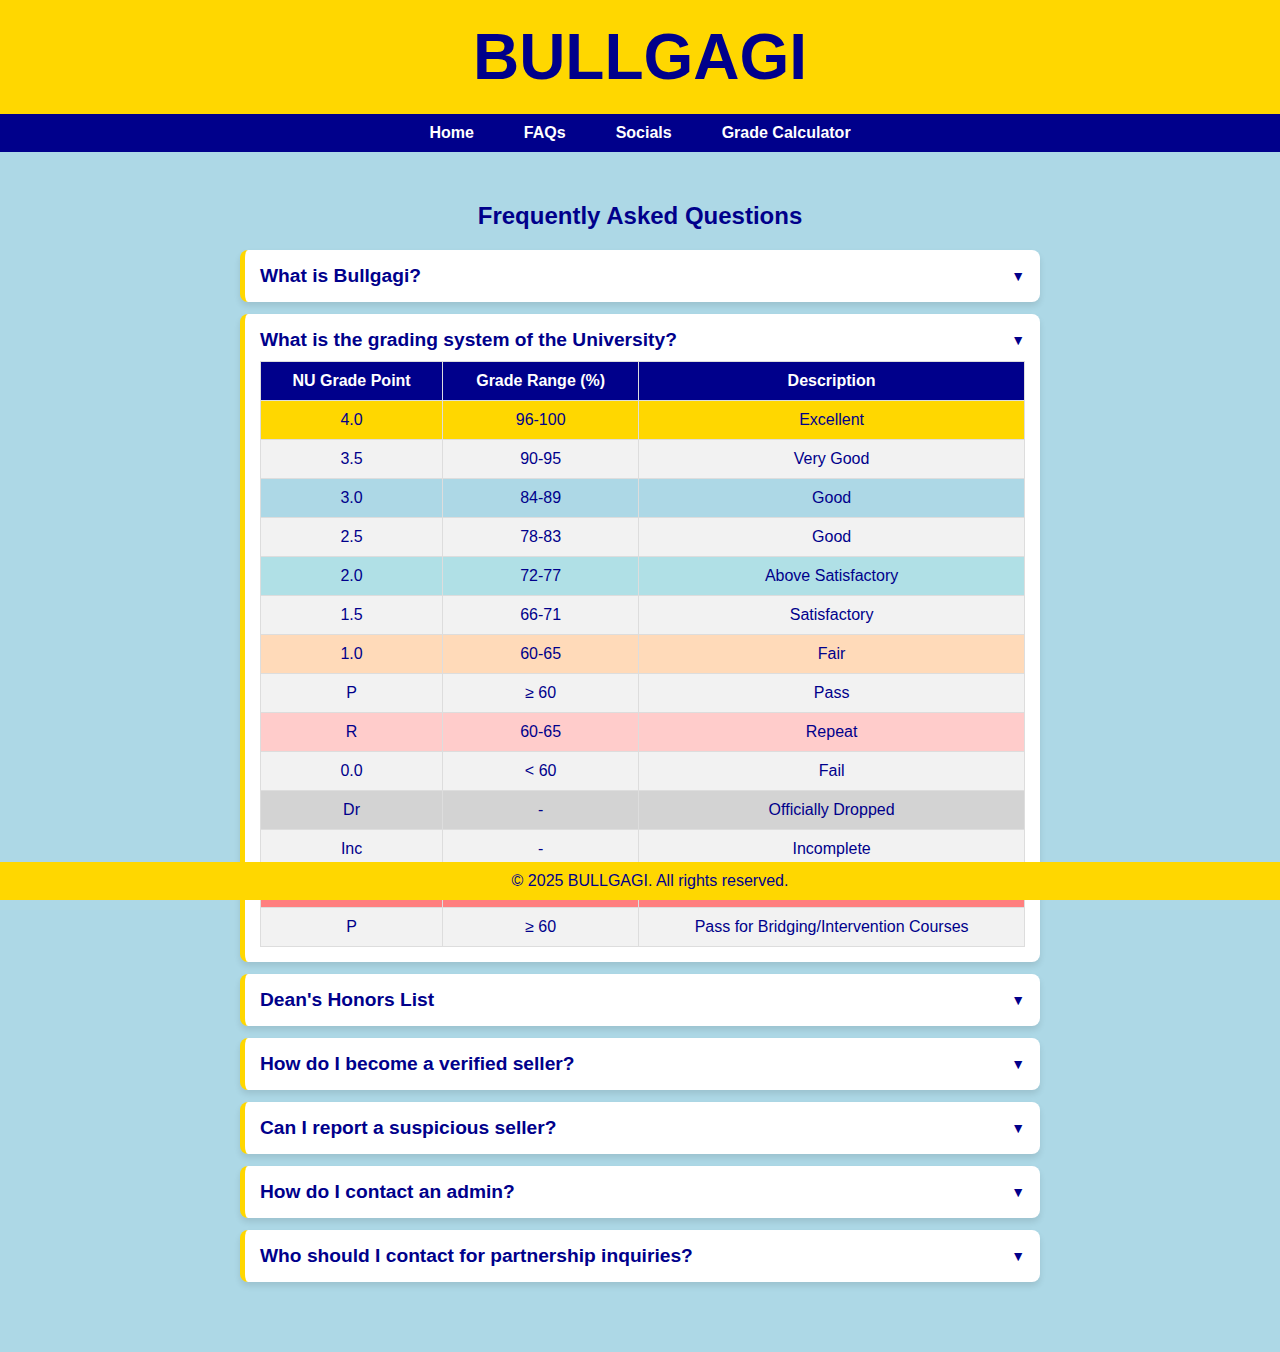
==== commit f2b867e2: "Update faqs.html" ====
--- a/faqs.html
+++ b/faqs.html
@@ -246,6 +246,32 @@
         </div>
 
         <div class="faq-item">
+    <p class="faq-question">Dean's Honors List</p>
+    <p class="faq-answer">
+        The Registrar's Office releases the official Dean’s Honors List every term. Students on the list will receive a Certificate of Recognition.
+        <br><br>
+        <strong>To qualify, a student must meet the following criteria:</strong>
+        <br><br>
+        <strong>1. General Weighted Average (GWA) Requirement:</strong><br>
+        • <strong>Dean’s First Honors:</strong> GWA of <strong>3.50 or higher</strong><br>
+        • <strong>Dean’s Second Honors:</strong> GWA of <strong>3.25 – 3.49</strong><br><br>
+
+        <strong>2. Academic Load Requirement:</strong><br>
+        • Must carry a <strong>minimum of 12 academic units</strong>, unless the program flowchart specifies otherwise.<br>
+        • If the regular load for the term is <strong>below 12 units</strong>, the student must have the <strong>Registrar’s Office validate</strong> their qualifying GWA before the <strong>midterm period of the next term</strong>.<br><br>
+
+        <strong>3. Grade Requirements:</strong><br>
+        • No <strong>final grade below 2.5</strong> in any course.<br>
+        • No <strong>failing grade (F, R, or 0.00)</strong> in any course.<br>
+        • No <strong>Officially Dropped (Dr)</strong> subjects.<br>
+        • No <strong>Incomplete (Inc)</strong> grades at the time of the award.<br><br>
+
+        <strong>4. Academic Integrity:</strong><br>
+        • The student must not have been found guilty of <strong>cheating or academic dishonesty</strong> as stated in the <strong>Student Handbook</strong>.
+    </p>
+        </div>
+
+        <div class="faq-item">
             <p class="faq-question">How do I become a verified seller?</p>
             <p class="faq-answer">You need to answer the form provided by the admins to be a verified seller and have a pre-approved role.</p>
         </div>
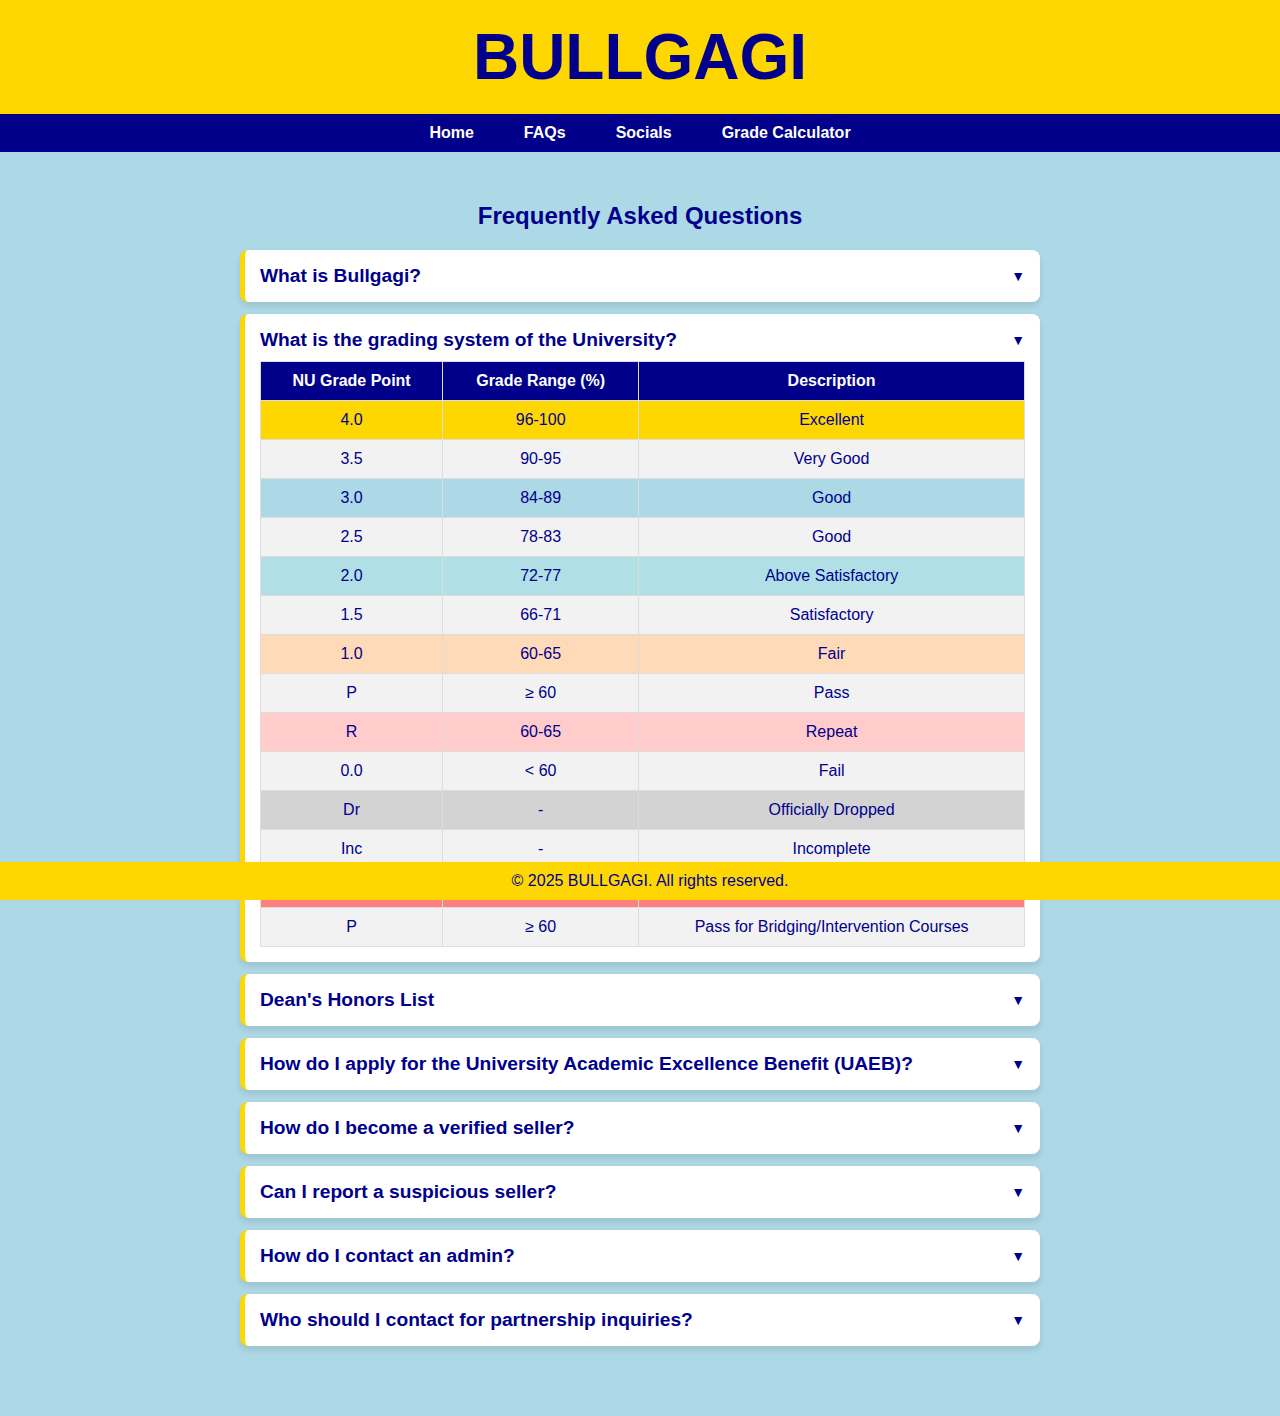
==== commit 1b749a3b: "Update faqs.html" ====
--- a/faqs.html
+++ b/faqs.html
@@ -272,6 +272,48 @@
         </div>
 
         <div class="faq-item">
+    <p class="faq-question">How do I apply for the University Academic Excellence Benefit (UAEB)?</p>
+    <p class="faq-answer">
+        <strong>Benefit:</strong> 100% discount on tuition and miscellaneous fees.  
+        <br><br>
+
+        <strong>Application Requirements:</strong>  
+        1. <strong>Recommendation Letter</strong> from a full-time NU teacher vouching for your academic performance and personal circumstances. The letter must include:  
+        - Student's Name  
+        - Endorser's Name  
+        - Department  
+        - Designation  
+        - Email Address  
+        - Contact Number  
+        <br><br>
+
+        2. <strong>Financial Documents</strong> (for parents and educational provider, if applicable):  
+        - <strong>Income Tax Return (ITR)</strong>:  
+          - Gross annual family income must be **less than Php300,000.00**.  
+          - Business owner’s annual income should not exceed **Php100,000.00**.  
+        - <strong>Certificate of Tax Exemption</strong> from BIR (if ITR is unavailable).  
+        - <strong>Notarized Solo Parent Affidavit</strong> with Solo Parent ID (for solo parents).  
+        <br><br>
+
+        <strong>Qualifications & Retention:</strong>  
+        - Maintain a **CGWA of at least 3.00** (Student No. 2020 onwards).  
+        - Maintain a **Term GWA of at least 3.00** (Student No. 2019).  
+        - No **course grade lower than 2.5** in the last **three (3) consecutive terms**.  
+        - No grades of **Fail (F), Repeat (R), or 0.0** in any course.  
+        - Must **enroll continuously** and follow the **program flowchart**.  
+        - Must maintain **good conduct** with **no disciplinary record**.  
+        <br><br>
+
+        <strong>Grounds for Disqualification:</strong>  
+        - **Shifting** to another **degree program or major** (except specialization before its scheduled offering).  
+        - **Adding or dropping a course** (unless **college-initiated**).  
+        - Losing the **UAEB grant** due to non-compliance:  
+          - Can be **regained within two (2) consecutive terms**.  
+          - If not regained, leads to **permanent disqualification**.  
+    </p>
+        </div>
+
+        <div class="faq-item">
             <p class="faq-question">How do I become a verified seller?</p>
             <p class="faq-answer">You need to answer the form provided by the admins to be a verified seller and have a pre-approved role.</p>
         </div>
